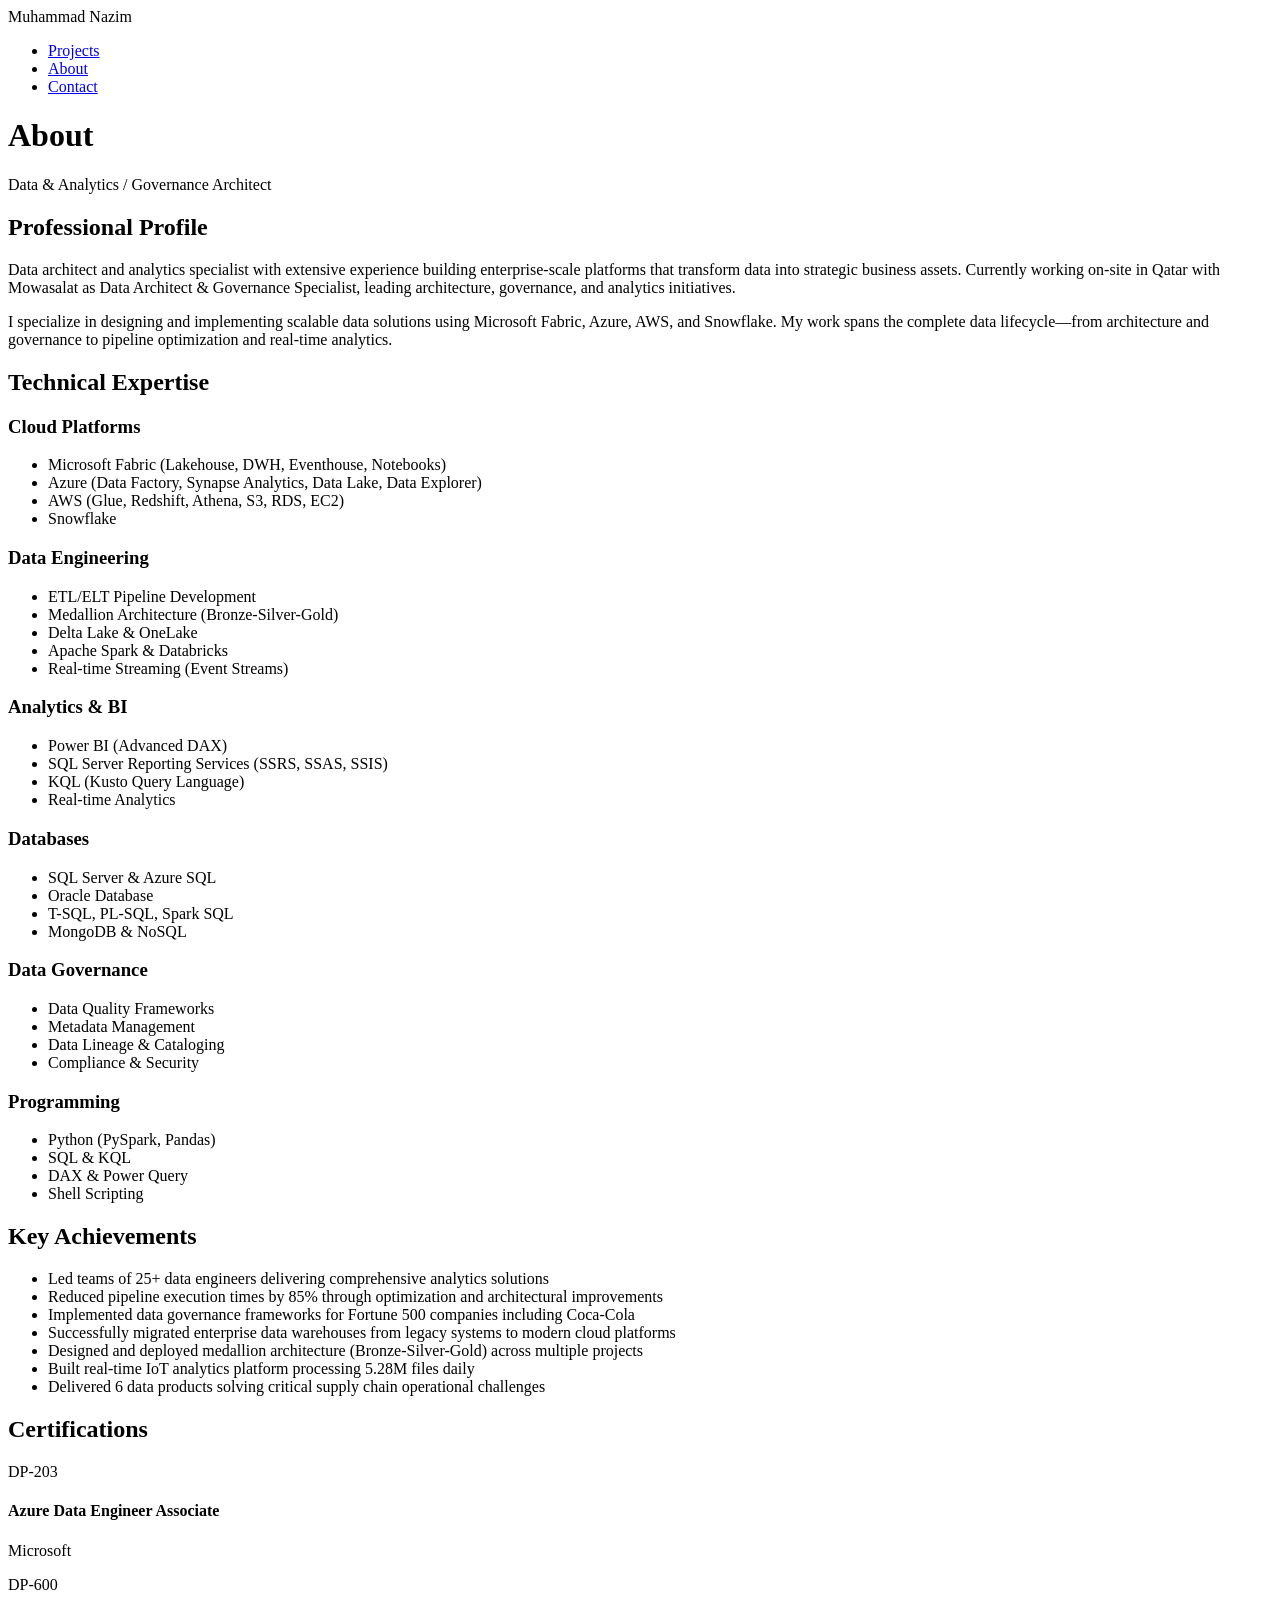
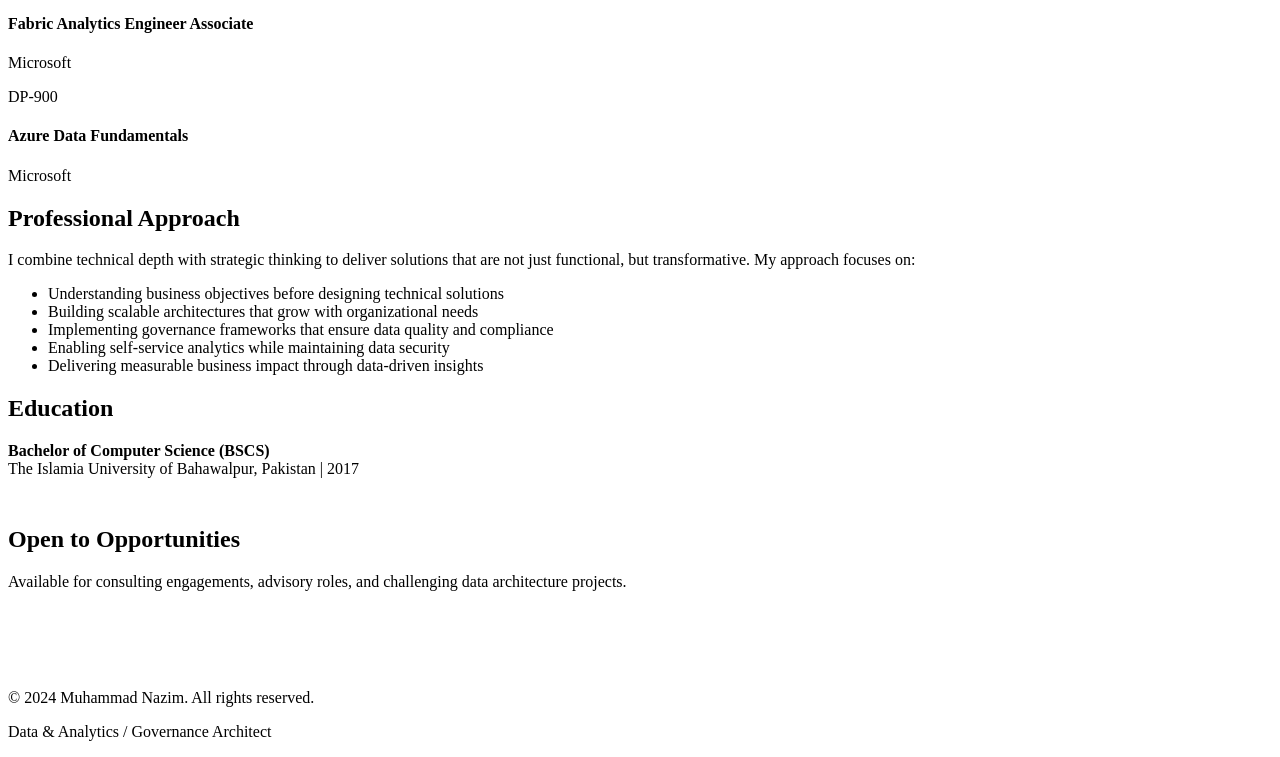
==== about.html @ f169ef29 "Add files via upload" ====
<!DOCTYPE html>
<html lang="en">
<head>
    <meta charset="UTF-8">
    <meta name="viewport" content="width=device-width, initial-scale=1.0">
    <title>About | Muhammad Nazim</title>
    <link rel="stylesheet" href="assets/css/style.css">
    <link href="https://fonts.googleapis.com/css2?family=Inter:wght@400;500;600;700&display=swap" rel="stylesheet">
</head>
<body>
    <header>
        <nav>
            <div class="logo">Muhammad Nazim</div>
            <ul class="nav-links">
                <li><a href="index.html">Projects</a></li>
                <li><a href="about.html" class="active">About</a></li>
                <li><a href="contact.html">Contact</a></li>
            </ul>
        </nav>
    </header>

    <div class="container">
        <div class="section-header">
            <h1>About</h1>
            <p>Data & Analytics / Governance Architect</p>
        </div>

        <div class="section">
            <h2>Professional Profile</h2>
            <p>Data architect and analytics specialist with extensive experience building enterprise-scale platforms that transform data into strategic business assets. Currently working on-site in Qatar with Mowasalat as Data Architect & Governance Specialist, leading architecture, governance, and analytics initiatives.</p>
            <p>I specialize in designing and implementing scalable data solutions using Microsoft Fabric, Azure, AWS, and Snowflake. My work spans the complete data lifecycle—from architecture and governance to pipeline optimization and real-time analytics.</p>
        </div>

        <div class="section">
            <h2>Technical Expertise</h2>
            
            <div class="skills-grid">
                <div class="skill-category">
                    <h3>Cloud Platforms</h3>
                    <ul class="skill-list">
                        <li>Microsoft Fabric (Lakehouse, DWH, Eventhouse, Notebooks)</li>
                        <li>Azure (Data Factory, Synapse Analytics, Data Lake, Data Explorer)</li>
                        <li>AWS (Glue, Redshift, Athena, S3, RDS, EC2)</li>
                        <li>Snowflake</li>
                    </ul>
                </div>

                <div class="skill-category">
                    <h3>Data Engineering</h3>
                    <ul class="skill-list">
                        <li>ETL/ELT Pipeline Development</li>
                        <li>Medallion Architecture (Bronze-Silver-Gold)</li>
                        <li>Delta Lake & OneLake</li>
                        <li>Apache Spark & Databricks</li>
                        <li>Real-time Streaming (Event Streams)</li>
                    </ul>
                </div>

                <div class="skill-category">
                    <h3>Analytics & BI</h3>
                    <ul class="skill-list">
                        <li>Power BI (Advanced DAX)</li>
                        <li>SQL Server Reporting Services (SSRS, SSAS, SSIS)</li>
                        <li>KQL (Kusto Query Language)</li>
                        <li>Real-time Analytics</li>
                    </ul>
                </div>

                <div class="skill-category">
                    <h3>Databases</h3>
                    <ul class="skill-list">
                        <li>SQL Server & Azure SQL</li>
                        <li>Oracle Database</li>
                        <li>T-SQL, PL-SQL, Spark SQL</li>
                        <li>MongoDB & NoSQL</li>
                    </ul>
                </div>

                <div class="skill-category">
                    <h3>Data Governance</h3>
                    <ul class="skill-list">
                        <li>Data Quality Frameworks</li>
                        <li>Metadata Management</li>
                        <li>Data Lineage & Cataloging</li>
                        <li>Compliance & Security</li>
                    </ul>
                </div>

                <div class="skill-category">
                    <h3>Programming</h3>
                    <ul class="skill-list">
                        <li>Python (PySpark, Pandas)</li>
                        <li>SQL & KQL</li>
                        <li>DAX & Power Query</li>
                        <li>Shell Scripting</li>
                    </ul>
                </div>
            </div>
        </div>

        <div class="section">
            <h2>Key Achievements</h2>
            <ul>
                <li>Led teams of 25+ data engineers delivering comprehensive analytics solutions</li>
                <li>Reduced pipeline execution times by 85% through optimization and architectural improvements</li>
                <li>Implemented data governance frameworks for Fortune 500 companies including Coca-Cola</li>
                <li>Successfully migrated enterprise data warehouses from legacy systems to modern cloud platforms</li>
                <li>Designed and deployed medallion architecture (Bronze-Silver-Gold) across multiple projects</li>
                <li>Built real-time IoT analytics platform processing 5.28M files daily</li>
                <li>Delivered 6 data products solving critical supply chain operational challenges</li>
            </ul>
        </div>

        <div class="section">
            <h2>Certifications</h2>
            <div class="cert-grid">
                <div class="cert-card">
                    <div class="cert-badge">DP-203</div>
                    <h4>Azure Data Engineer Associate</h4>
                    <p>Microsoft</p>
                </div>
                <div class="cert-card">
                    <div class="cert-badge">DP-600</div>
                    <h4>Fabric Analytics Engineer Associate</h4>
                    <p>Microsoft</p>
                </div>
                <div class="cert-card">
                    <div class="cert-badge">DP-900</div>
                    <h4>Azure Data Fundamentals</h4>
                    <p>Microsoft</p>
                </div>
            </div>
        </div>

        <div class="section">
            <h2>Professional Approach</h2>
            <p>I combine technical depth with strategic thinking to deliver solutions that are not just functional, but transformative. My approach focuses on:</p>
            <ul>
                <li>Understanding business objectives before designing technical solutions</li>
                <li>Building scalable architectures that grow with organizational needs</li>
                <li>Implementing governance frameworks that ensure data quality and compliance</li>
                <li>Enabling self-service analytics while maintaining data security</li>
                <li>Delivering measurable business impact through data-driven insights</li>
            </ul>
        </div>

        <div class="section">
            <h2>Education</h2>
            <p><strong>Bachelor of Computer Science (BSCS)</strong><br>
            The Islamia University of Bahawalpur, Pakistan | 2017</p>
        </div>

        <div class="section text-center" style="margin-top: 3rem;">
            <h2>Open to Opportunities</h2>
            <p>Available for consulting engagements, advisory roles, and challenging data architecture projects.</p>
            <a href="contact.html" style="display: inline-block; background: var(--secondary-blue); color: white; padding: 1rem 2rem; border-radius: 4px; font-weight: 600; margin-top: 1rem;">Get in Touch</a>
        </div>
    </div>

    <footer>
        <p>&copy; 2024 Muhammad Nazim. All rights reserved.</p>
        <p>Data & Analytics / Governance Architect</p>
    </footer>
</body>
</html>
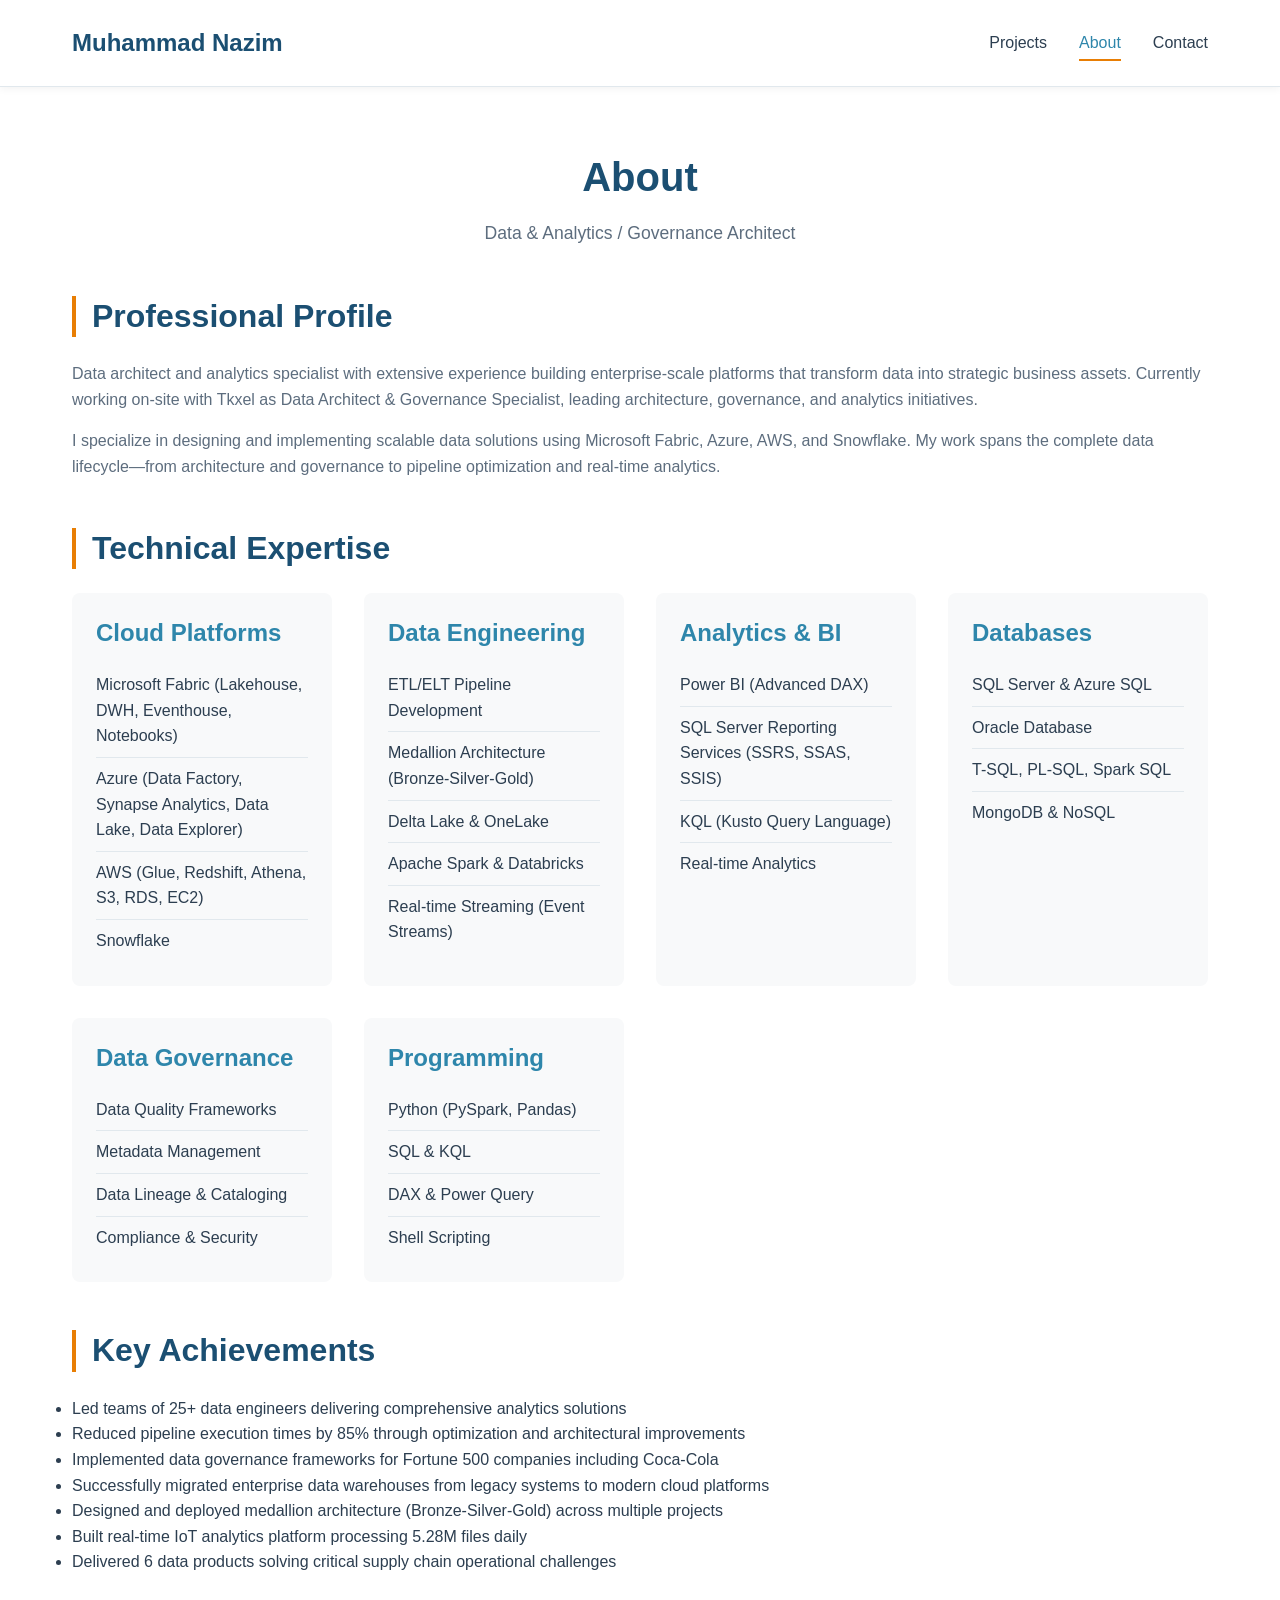
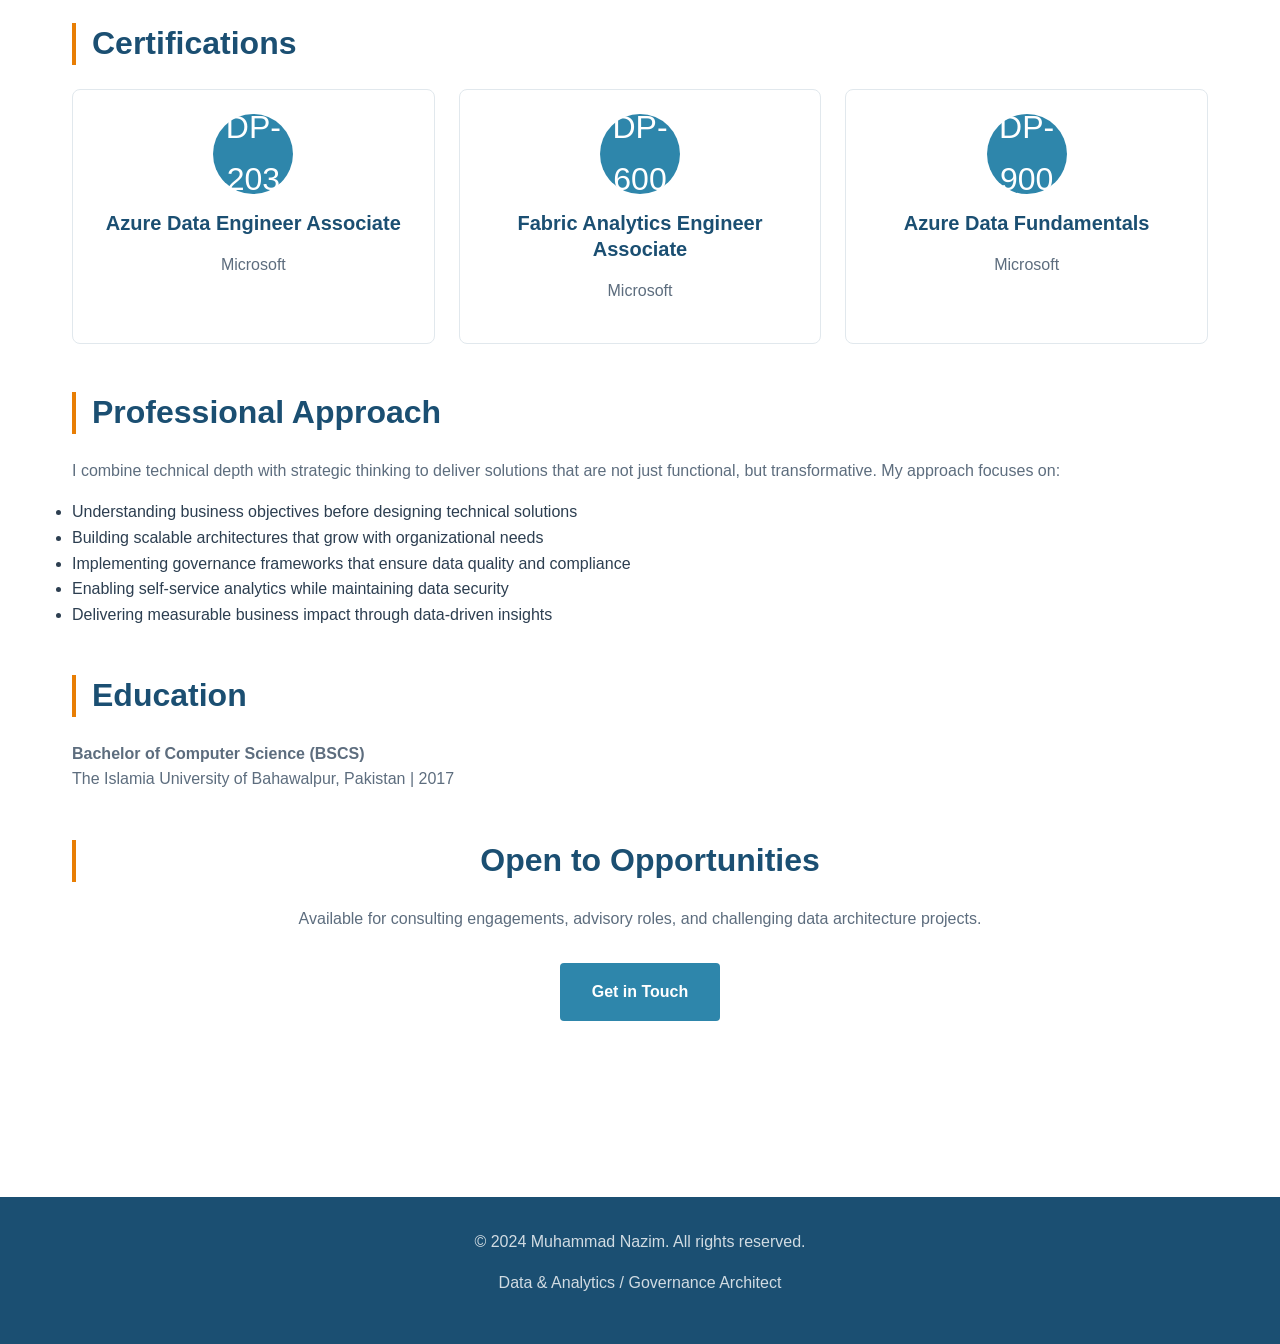
==== commit ec190da2: "Update about.html I have change mowasalat to tkxel" ====
--- a/about.html
+++ b/about.html
@@ -27,7 +27,7 @@
 
         <div class="section">
             <h2>Professional Profile</h2>
-            <p>Data architect and analytics specialist with extensive experience building enterprise-scale platforms that transform data into strategic business assets. Currently working on-site in Qatar with Mowasalat as Data Architect & Governance Specialist, leading architecture, governance, and analytics initiatives.</p>
+            <p>Data architect and analytics specialist with extensive experience building enterprise-scale platforms that transform data into strategic business assets. Currently working on-site with Tkxel as Data Architect & Governance Specialist, leading architecture, governance, and analytics initiatives.</p>
             <p>I specialize in designing and implementing scalable data solutions using Microsoft Fabric, Azure, AWS, and Snowflake. My work spans the complete data lifecycle—from architecture and governance to pipeline optimization and real-time analytics.</p>
         </div>
 
--- a/assets/css/style.css
+++ b/assets/css/style.css
@@ -0,0 +1,556 @@
+/* Professional Portfolio Stylesheet */
+/* Color Scheme: Corporate & Enterprise */
+
+:root {
+    --primary-navy: #1B4F72;
+    --secondary-blue: #2E86AB;
+    --accent-amber: #E87E04;
+    --text-charcoal: #2C3E50;
+    --text-gray: #5D6D7E;
+    --bg-white: #FFFFFF;
+    --bg-light: #F8F9FA;
+    --border-gray: #E1E8ED;
+}
+
+* {
+    margin: 0;
+    padding: 0;
+    box-sizing: border-box;
+}
+
+body {
+    font-family: 'Inter', -apple-system, BlinkMacSystemFont, 'Segoe UI', Roboto, 'Helvetica Neue', Arial, sans-serif;
+    color: var(--text-charcoal);
+    line-height: 1.6;
+    background: var(--bg-white);
+}
+
+/* Typography */
+h1, h2, h3, h4, h5, h6 {
+    font-weight: 600;
+    line-height: 1.3;
+    margin-bottom: 1rem;
+    color: var(--primary-navy);
+}
+
+h1 { font-size: 2.5rem; }
+h2 { font-size: 2rem; }
+h3 { font-size: 1.5rem; }
+h4 { font-size: 1.25rem; }
+
+p {
+    margin-bottom: 1rem;
+    color: var(--text-gray);
+}
+
+a {
+    color: var(--secondary-blue);
+    text-decoration: none;
+    transition: color 0.3s;
+}
+
+a:hover {
+    color: var(--accent-amber);
+}
+
+/* Header Navigation */
+header {
+    background: var(--bg-white);
+    border-bottom: 1px solid var(--border-gray);
+    padding: 1.5rem 0;
+    position: sticky;
+    top: 0;
+    z-index: 100;
+    box-shadow: 0 2px 8px rgba(0,0,0,0.05);
+}
+
+nav {
+    max-width: 1200px;
+    margin: 0 auto;
+    padding: 0 2rem;
+    display: flex;
+    justify-content: space-between;
+    align-items: center;
+}
+
+.logo {
+    font-size: 1.5rem;
+    font-weight: 700;
+    color: var(--primary-navy);
+}
+
+.nav-links {
+    display: flex;
+    list-style: none;
+    gap: 2rem;
+}
+
+.nav-links a {
+    color: var(--text-charcoal);
+    font-weight: 500;
+    padding: 0.5rem 0;
+    border-bottom: 2px solid transparent;
+    transition: all 0.3s;
+}
+
+.nav-links a:hover,
+.nav-links a.active {
+    color: var(--secondary-blue);
+    border-bottom-color: var(--accent-amber);
+}
+
+/* Hero Section */
+.hero {
+    background: linear-gradient(135deg, var(--primary-navy) 0%, var(--secondary-blue) 100%);
+    color: var(--bg-white);
+    padding: 6rem 2rem;
+    text-align: center;
+}
+
+.hero h1 {
+    color: var(--bg-white);
+    font-size: 3rem;
+    margin-bottom: 1rem;
+}
+
+.hero .subtitle {
+    font-size: 1.5rem;
+    margin-bottom: 1.5rem;
+    color: rgba(255, 255, 255, 0.9);
+}
+
+.hero .tech-stack {
+    display: flex;
+    justify-content: center;
+    gap: 2rem;
+    margin-top: 2rem;
+    flex-wrap: wrap;
+}
+
+.tech-stack span {
+    background: rgba(255, 255, 255, 0.15);
+    padding: 0.5rem 1.5rem;
+    border-radius: 20px;
+    font-weight: 500;
+}
+
+.stats {
+    display: flex;
+    justify-content: center;
+    gap: 4rem;
+    margin-top: 3rem;
+}
+
+.stat-item {
+    text-align: center;
+}
+
+.stat-number {
+    font-size: 2.5rem;
+    font-weight: 700;
+    display: block;
+}
+
+.stat-label {
+    font-size: 0.9rem;
+    opacity: 0.9;
+}
+
+/* Container */
+.container {
+    max-width: 1200px;
+    margin: 0 auto;
+    padding: 4rem 2rem;
+}
+
+/* Section Headers */
+.section-header {
+    text-align: center;
+    margin-bottom: 3rem;
+}
+
+.section-header h2 {
+    font-size: 2.5rem;
+    margin-bottom: 0.5rem;
+}
+
+.section-header p {
+    font-size: 1.1rem;
+    color: var(--text-gray);
+}
+
+/* Featured Projects */
+.featured-projects {
+    display: grid;
+    grid-template-columns: repeat(auto-fit, minmax(350px, 1fr));
+    gap: 2rem;
+    margin-bottom: 4rem;
+}
+
+.featured-card {
+    background: var(--bg-white);
+    border: 1px solid var(--border-gray);
+    border-radius: 8px;
+    overflow: hidden;
+    transition: transform 0.3s, box-shadow 0.3s;
+}
+
+.featured-card:hover {
+    transform: translateY(-5px);
+    box-shadow: 0 10px 30px rgba(0,0,0,0.1);
+}
+
+.featured-card-image {
+    height: 200px;
+    background: linear-gradient(135deg, var(--secondary-blue), var(--primary-navy));
+    display: flex;
+    align-items: center;
+    justify-content: center;
+    color: var(--bg-white);
+    font-size: 3rem;
+    font-weight: 700;
+}
+
+.featured-card-content {
+    padding: 1.5rem;
+}
+
+.featured-card h3 {
+    margin-bottom: 0.5rem;
+}
+
+.client-name {
+    color: var(--text-gray);
+    font-size: 0.9rem;
+    margin-bottom: 1rem;
+}
+
+.tech-tags {
+    display: flex;
+    flex-wrap: wrap;
+    gap: 0.5rem;
+    margin: 1rem 0;
+}
+
+.tech-tag {
+    background: var(--bg-light);
+    color: var(--text-charcoal);
+    padding: 0.25rem 0.75rem;
+    border-radius: 4px;
+    font-size: 0.85rem;
+    font-weight: 500;
+}
+
+.impact {
+    color: var(--accent-amber);
+    font-weight: 600;
+    margin: 1rem 0;
+    display: flex;
+    align-items: center;
+    gap: 0.5rem;
+}
+
+.view-details {
+    display: inline-block;
+    margin-top: 1rem;
+    color: var(--secondary-blue);
+    font-weight: 600;
+}
+
+.view-details:after {
+    content: ' →';
+}
+
+/* Filter Bar */
+.filter-bar {
+    background: var(--bg-light);
+    padding: 1.5rem;
+    border-radius: 8px;
+    margin-bottom: 2rem;
+}
+
+.filter-label {
+    font-weight: 600;
+    margin-bottom: 0.5rem;
+    display: block;
+}
+
+.filter-buttons {
+    display: flex;
+    flex-wrap: wrap;
+    gap: 0.75rem;
+}
+
+.filter-btn {
+    background: var(--bg-white);
+    border: 1px solid var(--border-gray);
+    padding: 0.5rem 1.25rem;
+    border-radius: 20px;
+    cursor: pointer;
+    transition: all 0.3s;
+    font-weight: 500;
+}
+
+.filter-btn:hover,
+.filter-btn.active {
+    background: var(--secondary-blue);
+    color: var(--bg-white);
+    border-color: var(--secondary-blue);
+}
+
+/* Project Grid */
+.projects-grid {
+    display: grid;
+    grid-template-columns: repeat(auto-fill, minmax(300px, 1fr));
+    gap: 2rem;
+}
+
+.project-card {
+    background: var(--bg-white);
+    border: 1px solid var(--border-gray);
+    border-radius: 8px;
+    padding: 1.5rem;
+    transition: all 0.3s;
+}
+
+.project-card:hover {
+    box-shadow: 0 5px 20px rgba(0,0,0,0.08);
+    border-color: var(--secondary-blue);
+}
+
+.project-icon {
+    width: 60px;
+    height: 60px;
+    background: linear-gradient(135deg, var(--secondary-blue), var(--primary-navy));
+    border-radius: 8px;
+    display: flex;
+    align-items: center;
+    justify-content: center;
+    color: var(--bg-white);
+    font-size: 1.5rem;
+    font-weight: 700;
+    margin-bottom: 1rem;
+}
+
+.project-card h3 {
+    font-size: 1.25rem;
+    margin-bottom: 0.5rem;
+}
+
+/* Skills Section */
+.skills-grid {
+    display: grid;
+    grid-template-columns: repeat(auto-fit, minmax(250px, 1fr));
+    gap: 2rem;
+}
+
+.skill-category {
+    background: var(--bg-light);
+    padding: 1.5rem;
+    border-radius: 8px;
+}
+
+.skill-category h3 {
+    margin-bottom: 1rem;
+    color: var(--secondary-blue);
+}
+
+.skill-list {
+    list-style: none;
+}
+
+.skill-list li {
+    padding: 0.5rem 0;
+    border-bottom: 1px solid var(--border-gray);
+}
+
+.skill-list li:last-child {
+    border-bottom: none;
+}
+
+/* Certifications */
+.cert-grid {
+    display: grid;
+    grid-template-columns: repeat(auto-fit, minmax(200px, 1fr));
+    gap: 1.5rem;
+}
+
+.cert-card {
+    background: var(--bg-white);
+    border: 1px solid var(--border-gray);
+    padding: 1.5rem;
+    border-radius: 8px;
+    text-align: center;
+}
+
+.cert-badge {
+    width: 80px;
+    height: 80px;
+    background: var(--secondary-blue);
+    border-radius: 50%;
+    margin: 0 auto 1rem;
+    display: flex;
+    align-items: center;
+    justify-content: center;
+    color: var(--bg-white);
+    font-size: 2rem;
+}
+
+/* Contact Section */
+.contact-info {
+    display: grid;
+    grid-template-columns: repeat(auto-fit, minmax(250px, 1fr));
+    gap: 2rem;
+    margin-top: 2rem;
+}
+
+.contact-item {
+    text-align: center;
+    padding: 2rem;
+    background: var(--bg-light);
+    border-radius: 8px;
+}
+
+.contact-icon {
+    font-size: 2rem;
+    color: var(--secondary-blue);
+    margin-bottom: 1rem;
+}
+
+/* Footer */
+footer {
+    background: var(--primary-navy);
+    color: var(--bg-white);
+    text-align: center;
+    padding: 2rem;
+    margin-top: 4rem;
+}
+
+footer p {
+    color: rgba(255, 255, 255, 0.8);
+}
+
+/* Project Detail Page */
+.project-detail {
+    max-width: 900px;
+    margin: 0 auto;
+}
+
+.back-link {
+    display: inline-block;
+    margin-bottom: 2rem;
+    color: var(--secondary-blue);
+    font-weight: 600;
+}
+
+.back-link:before {
+    content: '← ';
+}
+
+.project-header {
+    margin-bottom: 3rem;
+}
+
+.project-meta {
+    display: flex;
+    gap: 2rem;
+    margin-top: 1rem;
+    color: var(--text-gray);
+}
+
+.architecture-diagram {
+    margin: 2rem 0;
+    background: var(--bg-light);
+    padding: 2rem;
+    border-radius: 8px;
+    text-align: center;
+}
+
+.architecture-diagram img {
+    max-width: 100%;
+    height: auto;
+    border-radius: 4px;
+}
+
+.section {
+    margin: 3rem 0;
+}
+
+.section h2 {
+    border-left: 4px solid var(--accent-amber);
+    padding-left: 1rem;
+    margin-bottom: 1.5rem;
+}
+
+.outcomes-grid {
+    display: grid;
+    grid-template-columns: repeat(auto-fit, minmax(250px, 1fr));
+    gap: 1.5rem;
+    margin-top: 1.5rem;
+}
+
+.outcome-card {
+    background: var(--bg-light);
+    padding: 1.5rem;
+    border-radius: 8px;
+    border-left: 4px solid var(--accent-amber);
+}
+
+.outcome-value {
+    font-size: 2rem;
+    font-weight: 700;
+    color: var(--secondary-blue);
+    display: block;
+}
+
+.outcome-label {
+    color: var(--text-gray);
+    margin-top: 0.5rem;
+}
+
+/* Responsive Design */
+@media (max-width: 768px) {
+    .hero h1 {
+        font-size: 2rem;
+    }
+    
+    .hero .subtitle {
+        font-size: 1.2rem;
+    }
+    
+    .stats {
+        flex-direction: column;
+        gap: 2rem;
+    }
+    
+    .nav-links {
+        gap: 1rem;
+    }
+    
+    .featured-projects,
+    .projects-grid {
+        grid-template-columns: 1fr;
+    }
+    
+    .filter-buttons {
+        flex-direction: column;
+    }
+    
+    .filter-btn {
+        width: 100%;
+    }
+    
+    .project-meta {
+        flex-direction: column;
+        gap: 0.5rem;
+    }
+}
+
+/* Utility Classes */
+.text-center { text-align: center; }
+.mt-1 { margin-top: 1rem; }
+.mt-2 { margin-top: 2rem; }
+.mt-3 { margin-top: 3rem; }
+.mb-1 { margin-bottom: 1rem; }
+.mb-2 { margin-bottom: 2rem; }
+.mb-3 { margin-bottom: 3rem; }
